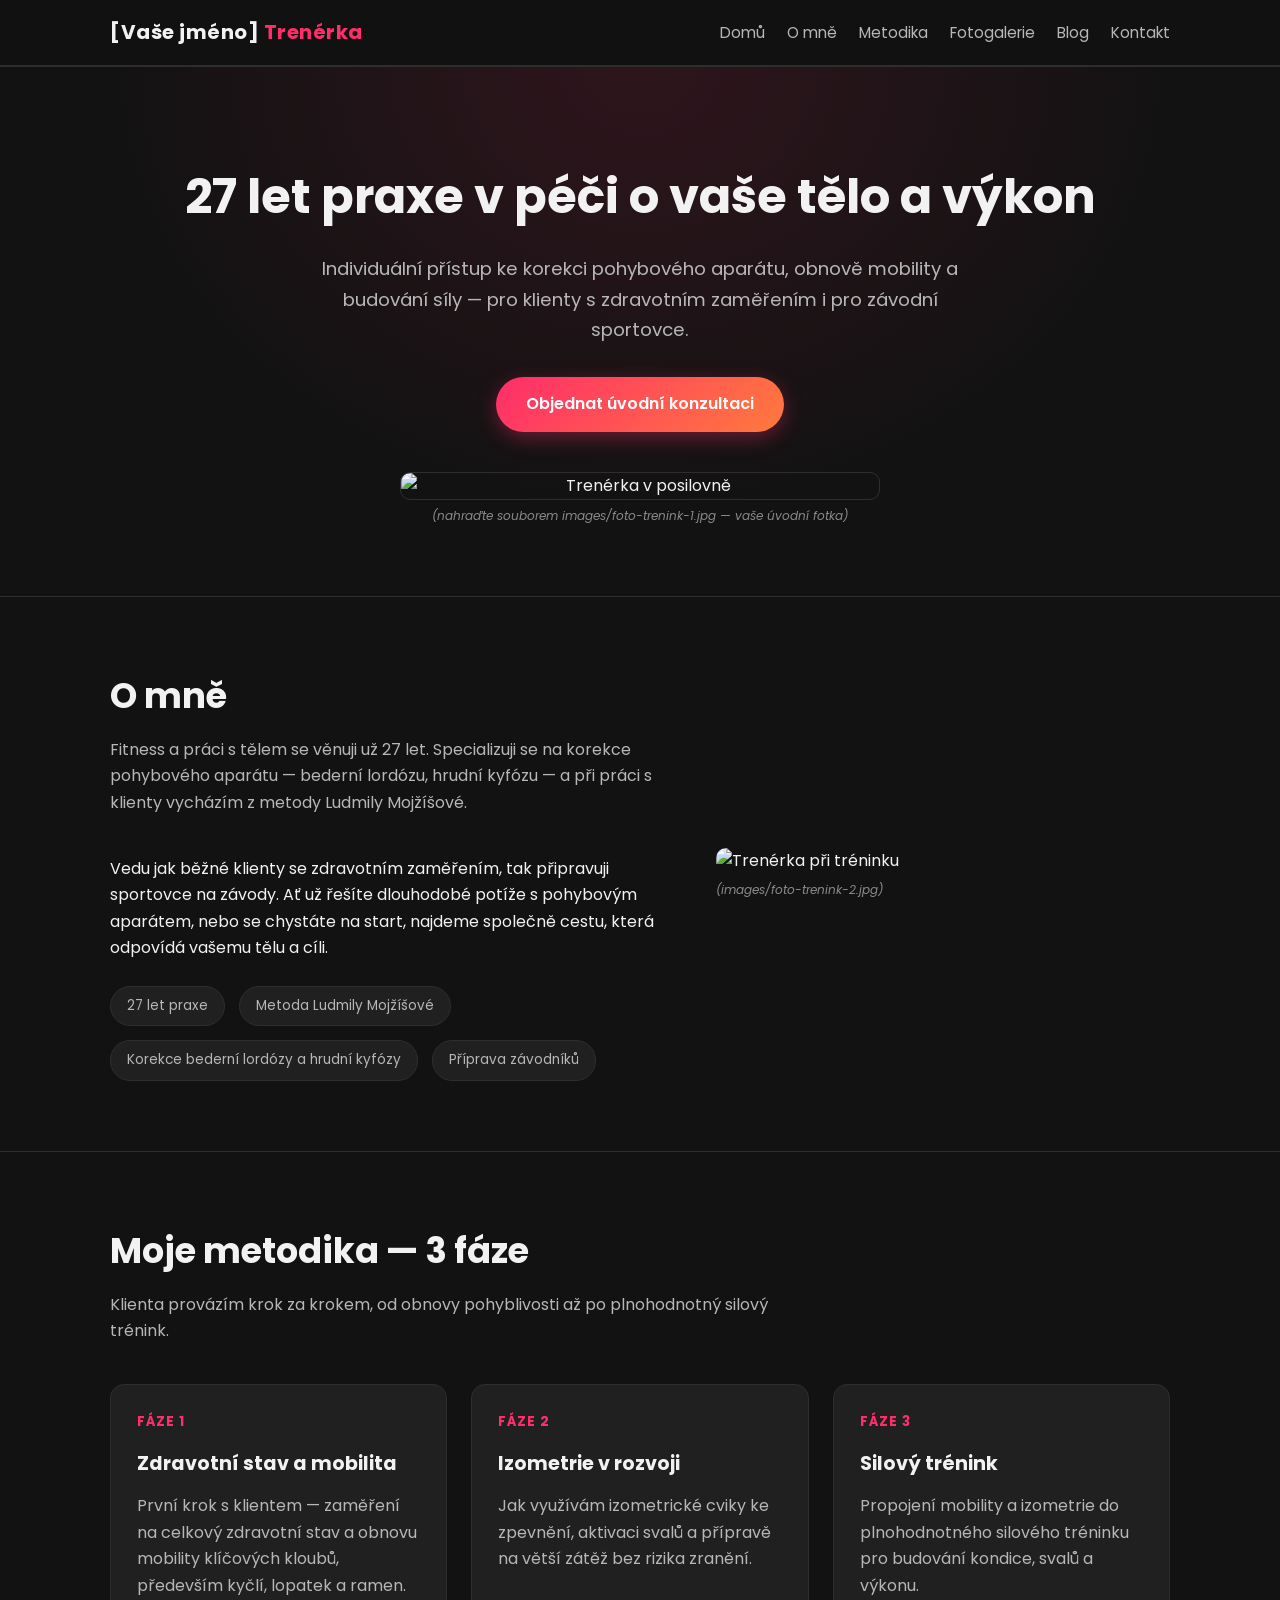
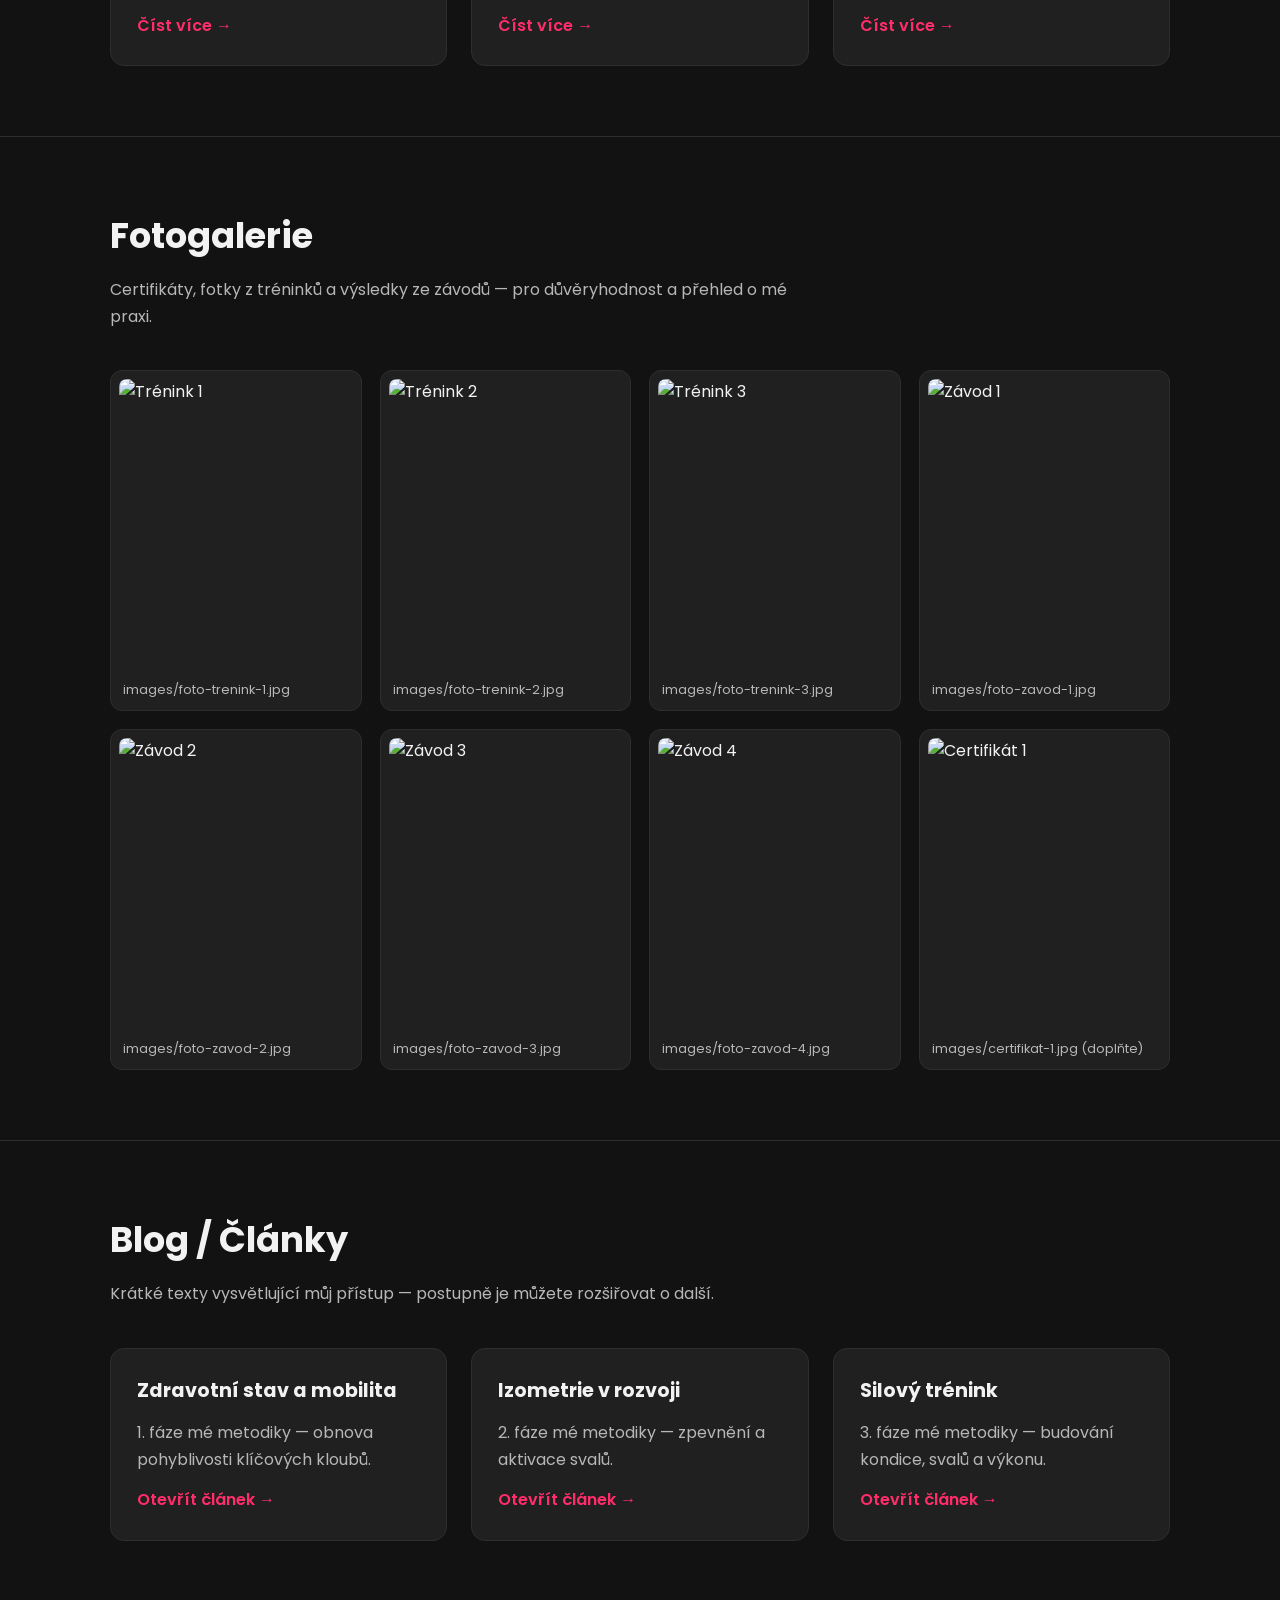
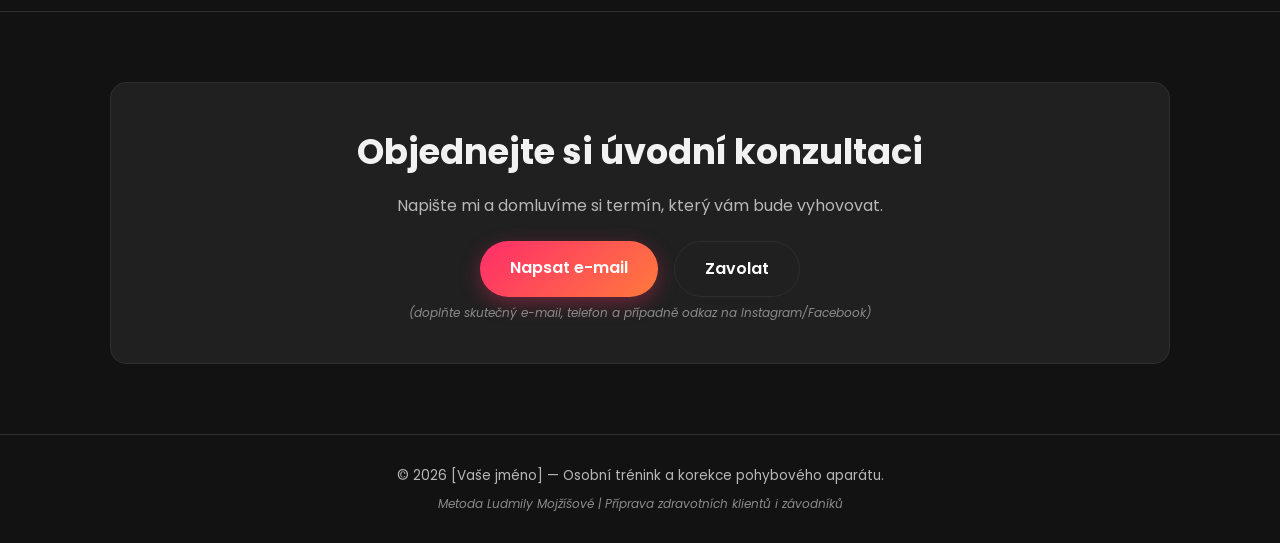
==== index.html @ db9918cc "Přidání webu: úvodní stránka, metodika, články, styly" ====
<!DOCTYPE html>
<html lang="cs">
<head>
<meta charset="UTF-8">
<meta name="viewport" content="width=device-width, initial-scale=1.0">
<title>[Vaše jméno] — Osobní trenérka | Korekce pohybového aparátu</title>
<meta name="description" content="27 let praxe v korekci pohybového aparátu, metoda Ludmily Mojžíšové a příprava sportovců na závody.">
<link rel="preconnect" href="https://fonts.googleapis.com">
<link href="https://fonts.googleapis.com/css2?family=Poppins:wght@400;600;700&display=swap" rel="stylesheet">
<link rel="stylesheet" href="style.css">
</head>
<body>
<header class="site-header">
  <div class="nav">
    <a class="logo" href="index.html">[Vaše jméno] <span>Trenérka</span></a>
    <nav class="nav-links">
      <a href="index.html#hero">Domů</a>
      <a href="index.html#o-mne">O mně</a>
      <a href="index.html#metodika">Metodika</a>
      <a href="index.html#galerie">Fotogalerie</a>
      <a href="index.html#clanky">Blog</a>
      <a href="index.html#kontakt">Kontakt</a>
    </nav>
  </div>
</header>

<section class="hero" id="hero">
  <div class="container">
    <h1>27 let praxe v péči o vaše tělo a výkon</h1>
    <p class="lead">Individuální přístup ke korekci pohybového aparátu, obnově mobility a budování síly — pro klienty s&nbsp;zdravotním zaměřením i pro závodní sportovce.</p>
    <a class="btn" href="#kontakt">Objednat úvodní konzultaci</a>
    <img class="hero-img" src="images/foto-trenink-1.jpg" alt="Trenérka v posilovně">
    <p class="placeholder-note">(nahraďte souborem images/foto-trenink-1.jpg — vaše úvodní fotka)</p>
  </div>
</section>

<section id="o-mne">
  <div class="container two-col">
    <div>
      <h2 class="section-title">O mně</h2>
      <p class="section-sub">Fitness a práci s tělem se věnuji už 27 let. Specializuji se na korekce pohybového aparátu — bederní lordózu, hrudní kyfózu — a při práci s klienty vycházím z metody Ludmily Mojžíšové.</p>
      <p>Vedu jak běžné klienty se zdravotním zaměřením, tak připravuji sportovce na závody. Ať už řešíte dlouhodobé potíže s pohybovým aparátem, nebo se chystáte na start, najdeme společně cestu, která odpovídá vašemu tělu a cíli.</p>
      <div class="badge-row">
        <span class="badge">27 let praxe</span>
        <span class="badge">Metoda Ludmily Mojžíšové</span>
        <span class="badge">Korekce bederní lordózy a hrudní kyfózy</span>
        <span class="badge">Příprava závodníků</span>
      </div>
    </div>
    <div>
      <img src="images/foto-trenink-2.jpg" alt="Trenérka při tréninku">
      <p class="placeholder-note">(images/foto-trenink-2.jpg)</p>
    </div>
  </div>
</section>

<section id="metodika">
  <div class="container">
    <h2 class="section-title">Moje metodika — 3 fáze</h2>
    <p class="section-sub">Klienta provázím krok za krokem, od obnovy pohyblivosti až po plnohodnotný silový trénink.</p>
    <div class="cards">
      <div class="card">
        <span class="step">FÁZE 1</span>
        <h3>Zdravotní stav a mobilita</h3>
        <p>První krok s klientem — zaměření na celkový zdravotní stav a obnovu mobility klíčových kloubů, především kyčlí, lopatek a ramen.</p>
        <a class="read-more" href="clanek-1-mobilita.html">Číst více →</a>
      </div>
      <div class="card">
        <span class="step">FÁZE 2</span>
        <h3>Izometrie v rozvoji</h3>
        <p>Jak využívám izometrické cviky ke zpevnění, aktivaci svalů a přípravě na větší zátěž bez rizika zranění.</p>
        <a class="read-more" href="clanek-2-izometrie.html">Číst více →</a>
      </div>
      <div class="card">
        <span class="step">FÁZE 3</span>
        <h3>Silový trénink</h3>
        <p>Propojení mobility a izometrie do plnohodnotného silového tréninku pro budování kondice, svalů a výkonu.</p>
        <a class="read-more" href="clanek-3-silovy-trenink.html">Číst více →</a>
      </div>
    </div>
  </div>
</section>

<section id="galerie">
  <div class="container">
    <h2 class="section-title">Fotogalerie</h2>
    <p class="section-sub">Certifikáty, fotky z tréninků a výsledky ze závodů — pro důvěryhodnost a přehled o mé praxi.</p>
    <div class="gallery-grid">
      <figure><img src="images/foto-trenink-1.jpg" alt="Trénink 1"><figcaption>images/foto-trenink-1.jpg</figcaption></figure>
      <figure><img src="images/foto-trenink-2.jpg" alt="Trénink 2"><figcaption>images/foto-trenink-2.jpg</figcaption></figure>
      <figure><img src="images/foto-trenink-3.jpg" alt="Trénink 3"><figcaption>images/foto-trenink-3.jpg</figcaption></figure>
      <figure><img src="images/foto-zavod-1.jpg" alt="Závod 1"><figcaption>images/foto-zavod-1.jpg</figcaption></figure>
      <figure><img src="images/foto-zavod-2.jpg" alt="Závod 2"><figcaption>images/foto-zavod-2.jpg</figcaption></figure>
      <figure><img src="images/foto-zavod-3.jpg" alt="Závod 3"><figcaption>images/foto-zavod-3.jpg</figcaption></figure>
      <figure><img src="images/foto-zavod-4.jpg" alt="Závod 4"><figcaption>images/foto-zavod-4.jpg</figcaption></figure>
      <figure><img src="images/certifikat-1.jpg" alt="Certifikát 1"><figcaption>images/certifikat-1.jpg (doplňte)</figcaption></figure>
    </div>
  </div>
</section>

<section id="clanky">
  <div class="container">
    <h2 class="section-title">Blog / Články</h2>
    <p class="section-sub">Krátké texty vysvětlující můj přístup — postupně je můžete rozšiřovat o další.</p>
    <div class="cards">
      <div class="card">
        <h3>Zdravotní stav a mobilita</h3>
        <p>1. fáze mé metodiky — obnova pohyblivosti klíčových kloubů.</p>
        <a class="read-more" href="clanek-1-mobilita.html">Otevřít článek →</a>
      </div>
      <div class="card">
        <h3>Izometrie v rozvoji</h3>
        <p>2. fáze mé metodiky — zpevnění a aktivace svalů.</p>
        <a class="read-more" href="clanek-2-izometrie.html">Otevřít článek →</a>
      </div>
      <div class="card">
        <h3>Silový trénink</h3>
        <p>3. fáze mé metodiky — budování kondice, svalů a výkonu.</p>
        <a class="read-more" href="clanek-3-silovy-trenink.html">Otevřít článek →</a>
      </div>
    </div>
  </div>
</section>

<section id="kontakt">
  <div class="container">
    <div class="contact-box">
      <h2 class="section-title">Objednejte si úvodní konzultaci</h2>
      <p class="section-sub" style="margin: 0 auto;">Napište mi a domluvíme si termín, který vám bude vyhovovat.</p>
      <div class="contact-links">
        <a class="btn" href="mailto:[váš-email@example.com]">Napsat e-mail</a>
        <a class="btn" style="background: var(--card); border: 1px solid var(--border); box-shadow:none;" href="tel:[+420000000000]">Zavolat</a>
      </div>
      <p class="placeholder-note">(doplňte skutečný e-mail, telefon a případně odkaz na Instagram/Facebook)</p>
    </div>
  </div>
</section>

<footer>
  <div class="container">
    <p>&copy; 2026 [Vaše jméno] — Osobní trénink a korekce pohybového aparátu.</p>
    <p class="placeholder-note">Metoda Ludmily Mojžíšové | Příprava zdravotních klientů i závodníků</p>
  </div>
</footer>
</body>
</html>
---- style.css ----
:root {
  --bg: #121212;
  --bg-alt: #1b1b1b;
  --card: #202020;
  --accent: #ff2d6a;
  --accent-2: #ff7a3d;
  --text: #f2f2f2;
  --muted: #b7b7b7;
  --border: #2e2e2e;
}
* { box-sizing: border-box; margin: 0; padding: 0; }
html { scroll-behavior: smooth; }
body {
  background: var(--bg);
  color: var(--text);
  font-family: 'Poppins', Arial, sans-serif;
  line-height: 1.65;
}
a { color: inherit; text-decoration: none; }
img { max-width: 100%; display: block; border-radius: 10px; }
.container { max-width: 1100px; margin: 0 auto; padding: 0 20px; }

header.site-header {
  position: sticky; top: 0; z-index: 50;
  background: rgba(18,18,18,0.92);
  backdrop-filter: blur(6px);
  border-bottom: 1px solid var(--border);
}
.nav {
  display: flex; align-items: center; justify-content: space-between;
  padding: 16px 20px; max-width: 1100px; margin: 0 auto;
}
.logo { font-weight: 700; font-size: 1.25rem; letter-spacing: 0.5px; }
.logo span { color: var(--accent); }
.nav-links { display: flex; gap: 22px; flex-wrap: wrap; }
.nav-links a { font-size: 0.95rem; color: var(--muted); transition: color .2s; }
.nav-links a:hover { color: var(--accent); }

.btn {
  display: inline-block;
  padding: 14px 30px;
  background: linear-gradient(135deg, var(--accent), var(--accent-2));
  color: #fff; font-weight: 600; border-radius: 30px;
  box-shadow: 0 6px 20px rgba(255,45,106,0.35);
  transition: transform .15s ease;
}
.btn:hover { transform: translateY(-2px); }

.hero {
  padding: 90px 0 70px;
  text-align: center;
  background: radial-gradient(ellipse at top, rgba(255,45,106,0.12), transparent 60%);
}
.hero h1 { font-size: clamp(2rem, 4vw, 3rem); margin-bottom: 18px; }
.hero p.lead { color: var(--muted); font-size: 1.15rem; max-width: 640px; margin: 0 auto 32px; }
.hero-img {
  margin: 40px auto 0; max-width: 480px;
  border: 1px solid var(--border);
}

section { padding: 70px 0; border-top: 1px solid var(--border); }
h2.section-title { font-size: clamp(1.6rem, 3vw, 2.2rem); margin-bottom: 12px; }
p.section-sub { color: var(--muted); margin-bottom: 40px; max-width: 720px; }

.two-col { display: grid; grid-template-columns: 1.1fr 0.9fr; gap: 50px; align-items: center; }
@media (max-width: 800px) { .two-col { grid-template-columns: 1fr; } }

.badge-row { display: flex; gap: 14px; flex-wrap: wrap; margin-top: 24px; }
.badge {
  background: var(--card); border: 1px solid var(--border);
  padding: 8px 16px; border-radius: 20px; font-size: 0.85rem; color: var(--muted);
}

.gallery-grid {
  display: grid; grid-template-columns: repeat(auto-fit, minmax(220px, 1fr));
  gap: 18px;
}
.gallery-grid figure {
  background: var(--card); border: 1px solid var(--border);
  border-radius: 12px; overflow: hidden; padding: 8px;
}
.gallery-grid img { border-radius: 8px; aspect-ratio: 4/5; object-fit: cover; }
.gallery-grid figcaption { font-size: 0.8rem; color: var(--muted); padding: 8px 4px 2px; }

.cards { display: grid; grid-template-columns: repeat(auto-fit, minmax(260px, 1fr)); gap: 24px; }
.card {
  background: var(--card); border: 1px solid var(--border);
  border-radius: 14px; padding: 26px;
  display: flex; flex-direction: column; gap: 14px;
}
.card .step { color: var(--accent); font-weight: 700; font-size: 0.85rem; letter-spacing: 1px; }
.card h3 { font-size: 1.2rem; }
.card p { color: var(--muted); flex-grow: 1; }
.card a.read-more { color: var(--accent); font-weight: 600; }

.contact-box {
  background: var(--card); border: 1px solid var(--border);
  border-radius: 16px; padding: 40px; text-align: center;
}
.contact-box .contact-links { margin-top: 22px; display: flex; gap: 16px; justify-content: center; flex-wrap: wrap; }

footer {
  border-top: 1px solid var(--border);
  padding: 30px 0; text-align: center; color: var(--muted); font-size: 0.85rem;
}

.placeholder-note {
  font-size: 0.75rem; color: #8a8a8a; margin-top: 6px; font-style: italic;
}

.article-header { text-align: center; padding: 60px 0 20px; }
.article-header .step { color: var(--accent); font-weight: 700; letter-spacing: 1px; }
article.content { max-width: 760px; margin: 0 auto; padding: 20px 20px 70px; }
article.content h2 { margin: 34px 0 14px; font-size: 1.5rem; }
article.content p { color: var(--muted); margin-bottom: 16px; }
.back-link { display: inline-block; margin: 30px auto 0; text-align:center; color: var(--accent); font-weight: 600; }
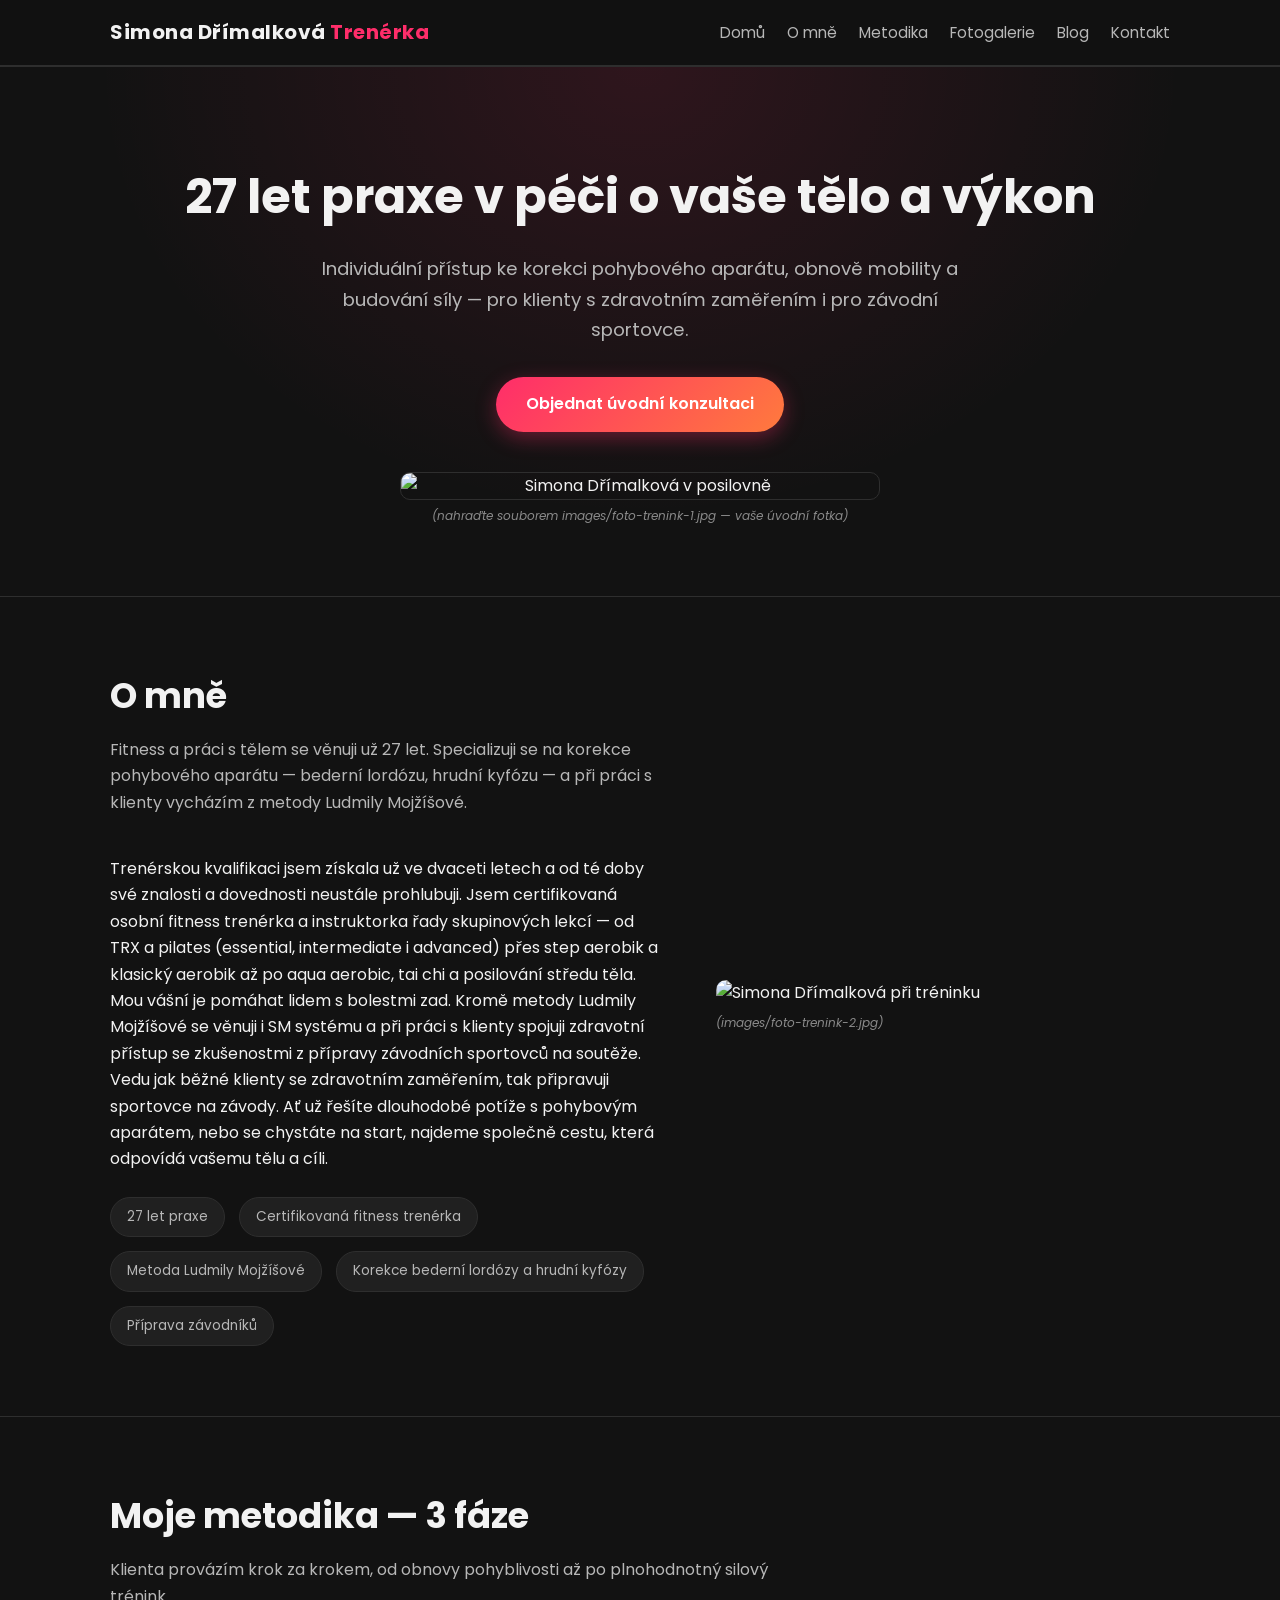
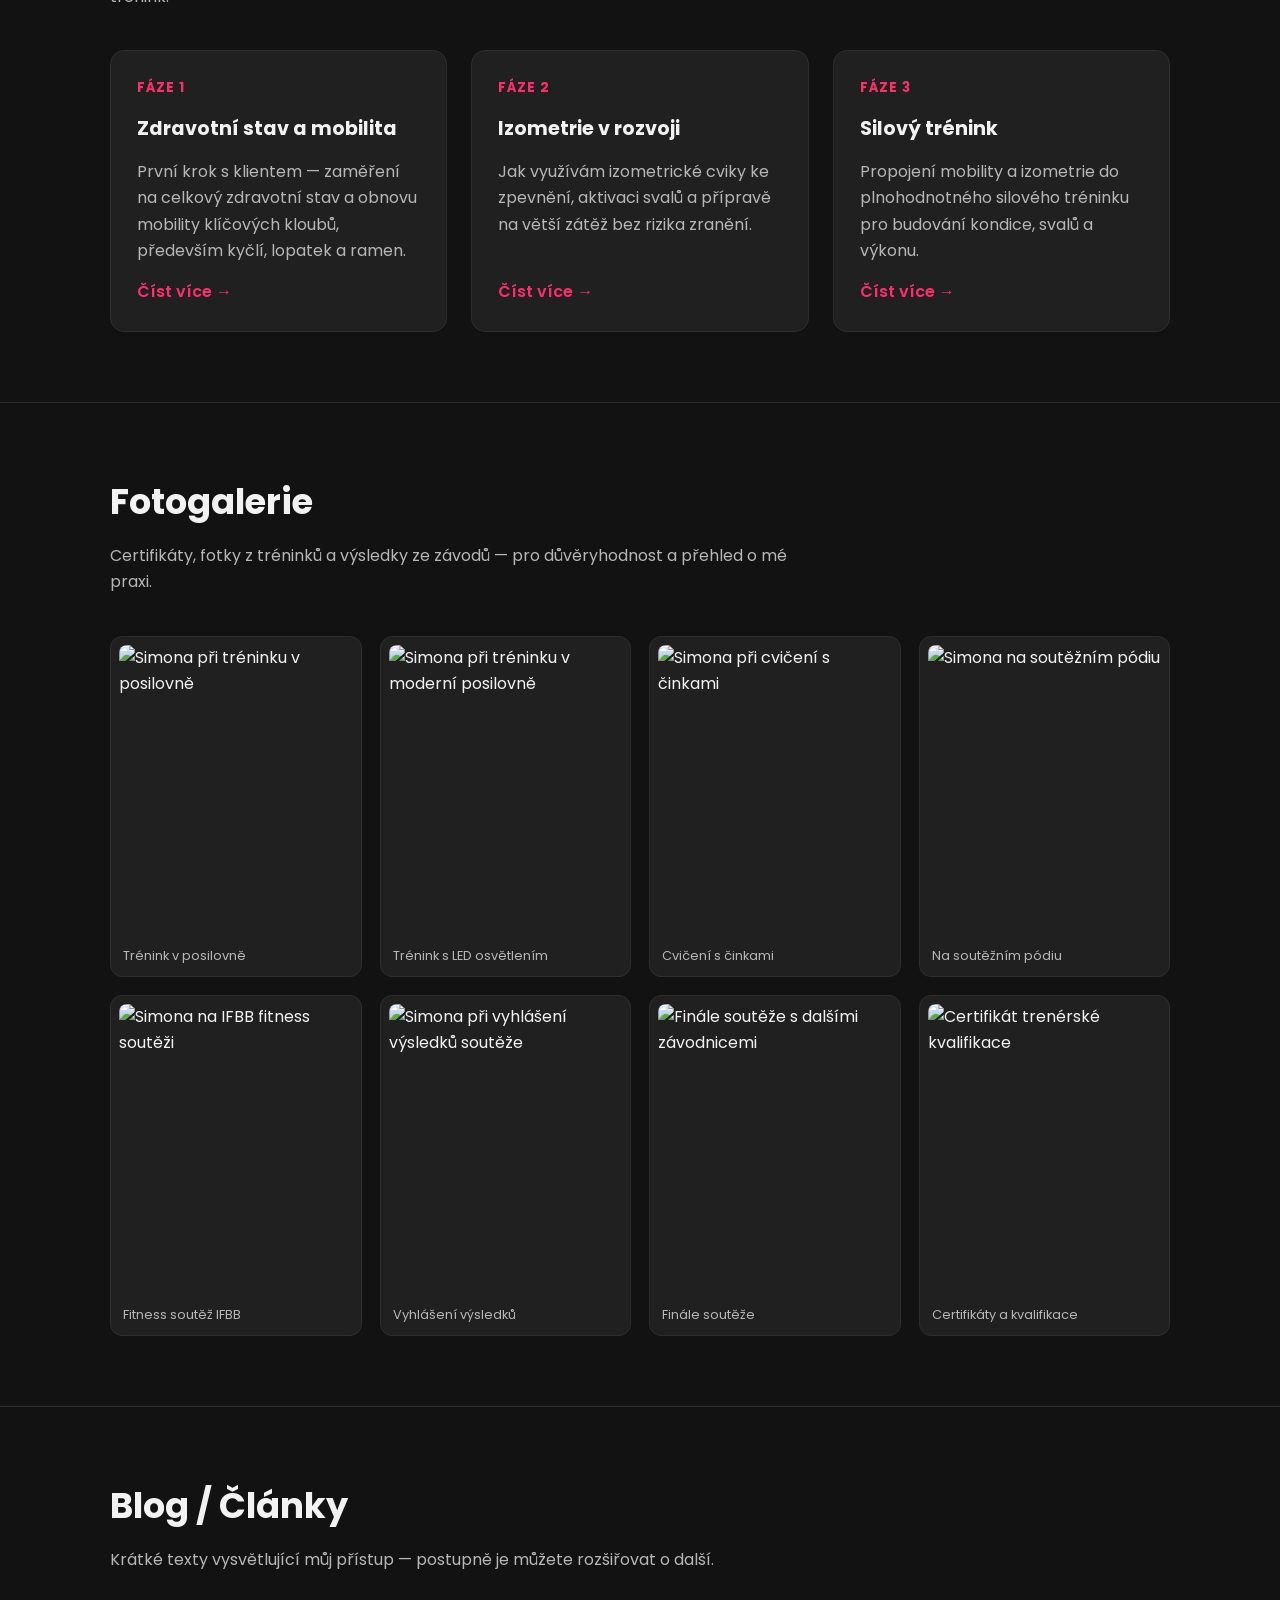
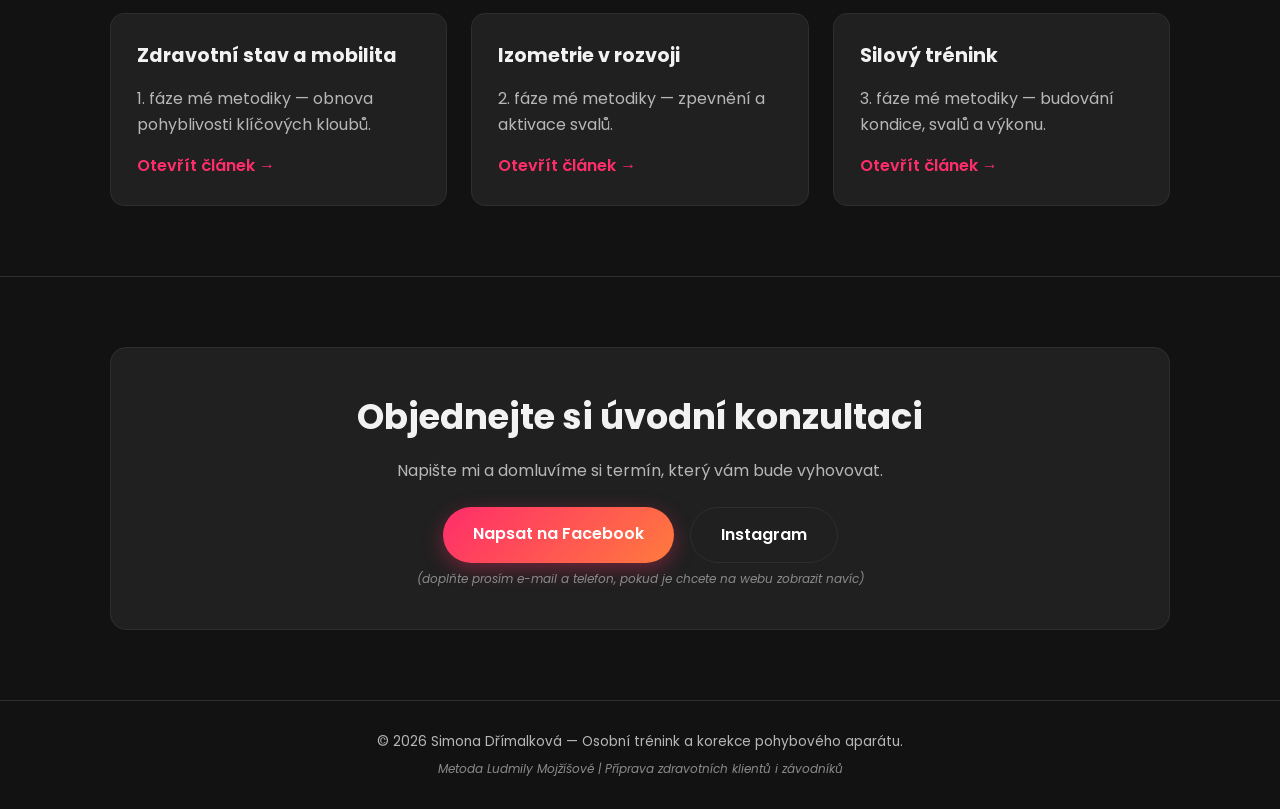
==== commit 85bc8753: "Doplnění reálného obsahu: jméno, bio, kontakty (Simona Dřímalková)" ====
--- a/index.html
+++ b/index.html
@@ -3,8 +3,8 @@
 <head>
 <meta charset="UTF-8">
 <meta name="viewport" content="width=device-width, initial-scale=1.0">
-<title>[Vaše jméno] — Osobní trenérka | Korekce pohybového aparátu</title>
-<meta name="description" content="27 let praxe v korekci pohybového aparátu, metoda Ludmily Mojžíšové a příprava sportovců na závody.">
+<title>Simona Dřímalková — Osobní trenérka | Korekce pohybového aparátu</title>
+<meta name="description" content="27 let praxe v korekci pohybového aparátu, metoda Ludmily Mojžíšové a příprava sportovců na závody. Osobní fitness trenérka Simona Dřímalková.">
 <link rel="preconnect" href="https://fonts.googleapis.com">
 <link href="https://fonts.googleapis.com/css2?family=Poppins:wght@400;600;700&display=swap" rel="stylesheet">
 <link rel="stylesheet" href="style.css">
@@ -12,7 +12,7 @@
 <body>
 <header class="site-header">
   <div class="nav">
-    <a class="logo" href="index.html">[Vaše jméno] <span>Trenérka</span></a>
+    <a class="logo" href="index.html">Simona Dřímalková <span>Trenérka</span></a>
     <nav class="nav-links">
       <a href="index.html#hero">Domů</a>
       <a href="index.html#o-mne">O mně</a>
@@ -29,7 +29,7 @@
     <h1>27 let praxe v péči o vaše tělo a výkon</h1>
     <p class="lead">Individuální přístup ke korekci pohybového aparátu, obnově mobility a budování síly — pro klienty s&nbsp;zdravotním zaměřením i pro závodní sportovce.</p>
     <a class="btn" href="#kontakt">Objednat úvodní konzultaci</a>
-    <img class="hero-img" src="images/foto-trenink-1.jpg" alt="Trenérka v posilovně">
+    <img class="hero-img" src="images/foto-trenink-1.jpg" alt="Simona Dřímalková v posilovně">
     <p class="placeholder-note">(nahraďte souborem images/foto-trenink-1.jpg — vaše úvodní fotka)</p>
   </div>
 </section>
@@ -39,16 +39,19 @@
     <div>
       <h2 class="section-title">O mně</h2>
       <p class="section-sub">Fitness a práci s tělem se věnuji už 27 let. Specializuji se na korekce pohybového aparátu — bederní lordózu, hrudní kyfózu — a při práci s klienty vycházím z metody Ludmily Mojžíšové.</p>
+      <p>Trenérskou kvalifikaci jsem získala už ve dvaceti letech a od té doby své znalosti a dovednosti neustále prohlubuji. Jsem certifikovaná osobní fitness trenérka a instruktorka řady skupinových lekcí — od TRX a pilates (essential, intermediate i advanced) přes step aerobik a klasický aerobik až po aqua aerobic, tai chi a posilování středu těla.</p>
+      <p>Mou vášní je pomáhat lidem s bolestmi zad. Kromě metody Ludmily Mojžíšové se věnuji i SM systému a při práci s klienty spojuji zdravotní přístup se zkušenostmi z přípravy závodních sportovců na soutěže.</p>
       <p>Vedu jak běžné klienty se zdravotním zaměřením, tak připravuji sportovce na závody. Ať už řešíte dlouhodobé potíže s pohybovým aparátem, nebo se chystáte na start, najdeme společně cestu, která odpovídá vašemu tělu a cíli.</p>
       <div class="badge-row">
         <span class="badge">27 let praxe</span>
+        <span class="badge">Certifikovaná fitness trenérka</span>
         <span class="badge">Metoda Ludmily Mojžíšové</span>
         <span class="badge">Korekce bederní lordózy a hrudní kyfózy</span>
         <span class="badge">Příprava závodníků</span>
       </div>
     </div>
     <div>
-      <img src="images/foto-trenink-2.jpg" alt="Trenérka při tréninku">
+      <img src="images/foto-trenink-2.jpg" alt="Simona Dřímalková při tréninku">
       <p class="placeholder-note">(images/foto-trenink-2.jpg)</p>
     </div>
   </div>
@@ -85,15 +88,24 @@
   <div class="container">
     <h2 class="section-title">Fotogalerie</h2>
     <p class="section-sub">Certifikáty, fotky z tréninků a výsledky ze závodů — pro důvěryhodnost a přehled o mé praxi.</p>
+    <!-- Nahrajte do složky /images tyto soubory:
+         foto-trenink-1.jpg – fotka z posilovny (např. selfie v červeném osvětlení)
+         foto-trenink-2.jpg – pozice v moderní posilovně s LED osvětlením
+         foto-trenink-3.jpg – cvičení s činkami, neonové osvětlení studia
+         foto-zavod-1.jpg  – pódium, startovní číslo 27
+         foto-zavod-2.jpg  – IFBB soutěž, modré plavky
+         foto-zavod-3.jpg  – stříbrné plavky, sponzorská loga v pozadí
+         foto-zavod-4.jpg  – pět soutěžících na pódiu
+         certifikat-1.jpg – fotografie certifikátu (doplnit) -->
     <div class="gallery-grid">
-      <figure><img src="images/foto-trenink-1.jpg" alt="Trénink 1"><figcaption>images/foto-trenink-1.jpg</figcaption></figure>
-      <figure><img src="images/foto-trenink-2.jpg" alt="Trénink 2"><figcaption>images/foto-trenink-2.jpg</figcaption></figure>
-      <figure><img src="images/foto-trenink-3.jpg" alt="Trénink 3"><figcaption>images/foto-trenink-3.jpg</figcaption></figure>
-      <figure><img src="images/foto-zavod-1.jpg" alt="Závod 1"><figcaption>images/foto-zavod-1.jpg</figcaption></figure>
-      <figure><img src="images/foto-zavod-2.jpg" alt="Závod 2"><figcaption>images/foto-zavod-2.jpg</figcaption></figure>
-      <figure><img src="images/foto-zavod-3.jpg" alt="Závod 3"><figcaption>images/foto-zavod-3.jpg</figcaption></figure>
-      <figure><img src="images/foto-zavod-4.jpg" alt="Závod 4"><figcaption>images/foto-zavod-4.jpg</figcaption></figure>
-      <figure><img src="images/certifikat-1.jpg" alt="Certifikát 1"><figcaption>images/certifikat-1.jpg (doplňte)</figcaption></figure>
+      <figure><img src="images/foto-trenink-1.jpg" alt="Simona při tréninku v posilovně"><figcaption>Trénink v posilovně</figcaption></figure>
+      <figure><img src="images/foto-trenink-2.jpg" alt="Simona při tréninku v moderní posilovně"><figcaption>Trénink s LED osvětlením</figcaption></figure>
+      <figure><img src="images/foto-trenink-3.jpg" alt="Simona při cvičení s činkami"><figcaption>Cvičení s činkami</figcaption></figure>
+      <figure><img src="images/foto-zavod-1.jpg" alt="Simona na soutěžním pódiu"><figcaption>Na soutěžním pódiu</figcaption></figure>
+      <figure><img src="images/foto-zavod-2.jpg" alt="Simona na IFBB fitness soutěži"><figcaption>Fitness soutěž IFBB</figcaption></figure>
+      <figure><img src="images/foto-zavod-3.jpg" alt="Simona při vyhlášení výsledků soutěže"><figcaption>Vyhlášení výsledků</figcaption></figure>
+      <figure><img src="images/foto-zavod-4.jpg" alt="Finále soutěže s dalšími závodnicemi"><figcaption>Finále soutěže</figcaption></figure>
+      <figure><img src="images/certifikat-1.jpg" alt="Certifikát trenérské kvalifikace"><figcaption>Certifikáty a kvalifikace</figcaption></figure>
     </div>
   </div>
 </section>
@@ -128,17 +140,17 @@
       <h2 class="section-title">Objednejte si úvodní konzultaci</h2>
       <p class="section-sub" style="margin: 0 auto;">Napište mi a domluvíme si termín, který vám bude vyhovovat.</p>
       <div class="contact-links">
-        <a class="btn" href="mailto:[váš-email@example.com]">Napsat e-mail</a>
-        <a class="btn" style="background: var(--card); border: 1px solid var(--border); box-shadow:none;" href="tel:[+420000000000]">Zavolat</a>
+        <a class="btn" href="https://www.facebook.com/p/Simona-Dřímalková-100039970189695/" target="_blank" rel="noopener">Napsat na Facebook</a>
+        <a class="btn" style="background: var(--card); border: 1px solid var(--border); box-shadow:none;" href="https://www.instagram.com/simona.drimalkova_trener/" target="_blank" rel="noopener">Instagram</a>
       </div>
-      <p class="placeholder-note">(doplňte skutečný e-mail, telefon a případně odkaz na Instagram/Facebook)</p>
+      <p class="placeholder-note">(doplňte prosím e-mail a telefon, pokud je chcete na webu zobrazit navíc)</p>
     </div>
   </div>
 </section>
 
 <footer>
   <div class="container">
-    <p>&copy; 2026 [Vaše jméno] — Osobní trénink a korekce pohybového aparátu.</p>
+    <p>&copy; 2026 Simona Dřímalková — Osobní trénink a korekce pohybového aparátu.</p>
     <p class="placeholder-note">Metoda Ludmily Mojžíšové | Příprava zdravotních klientů i závodníků</p>
   </div>
 </footer>
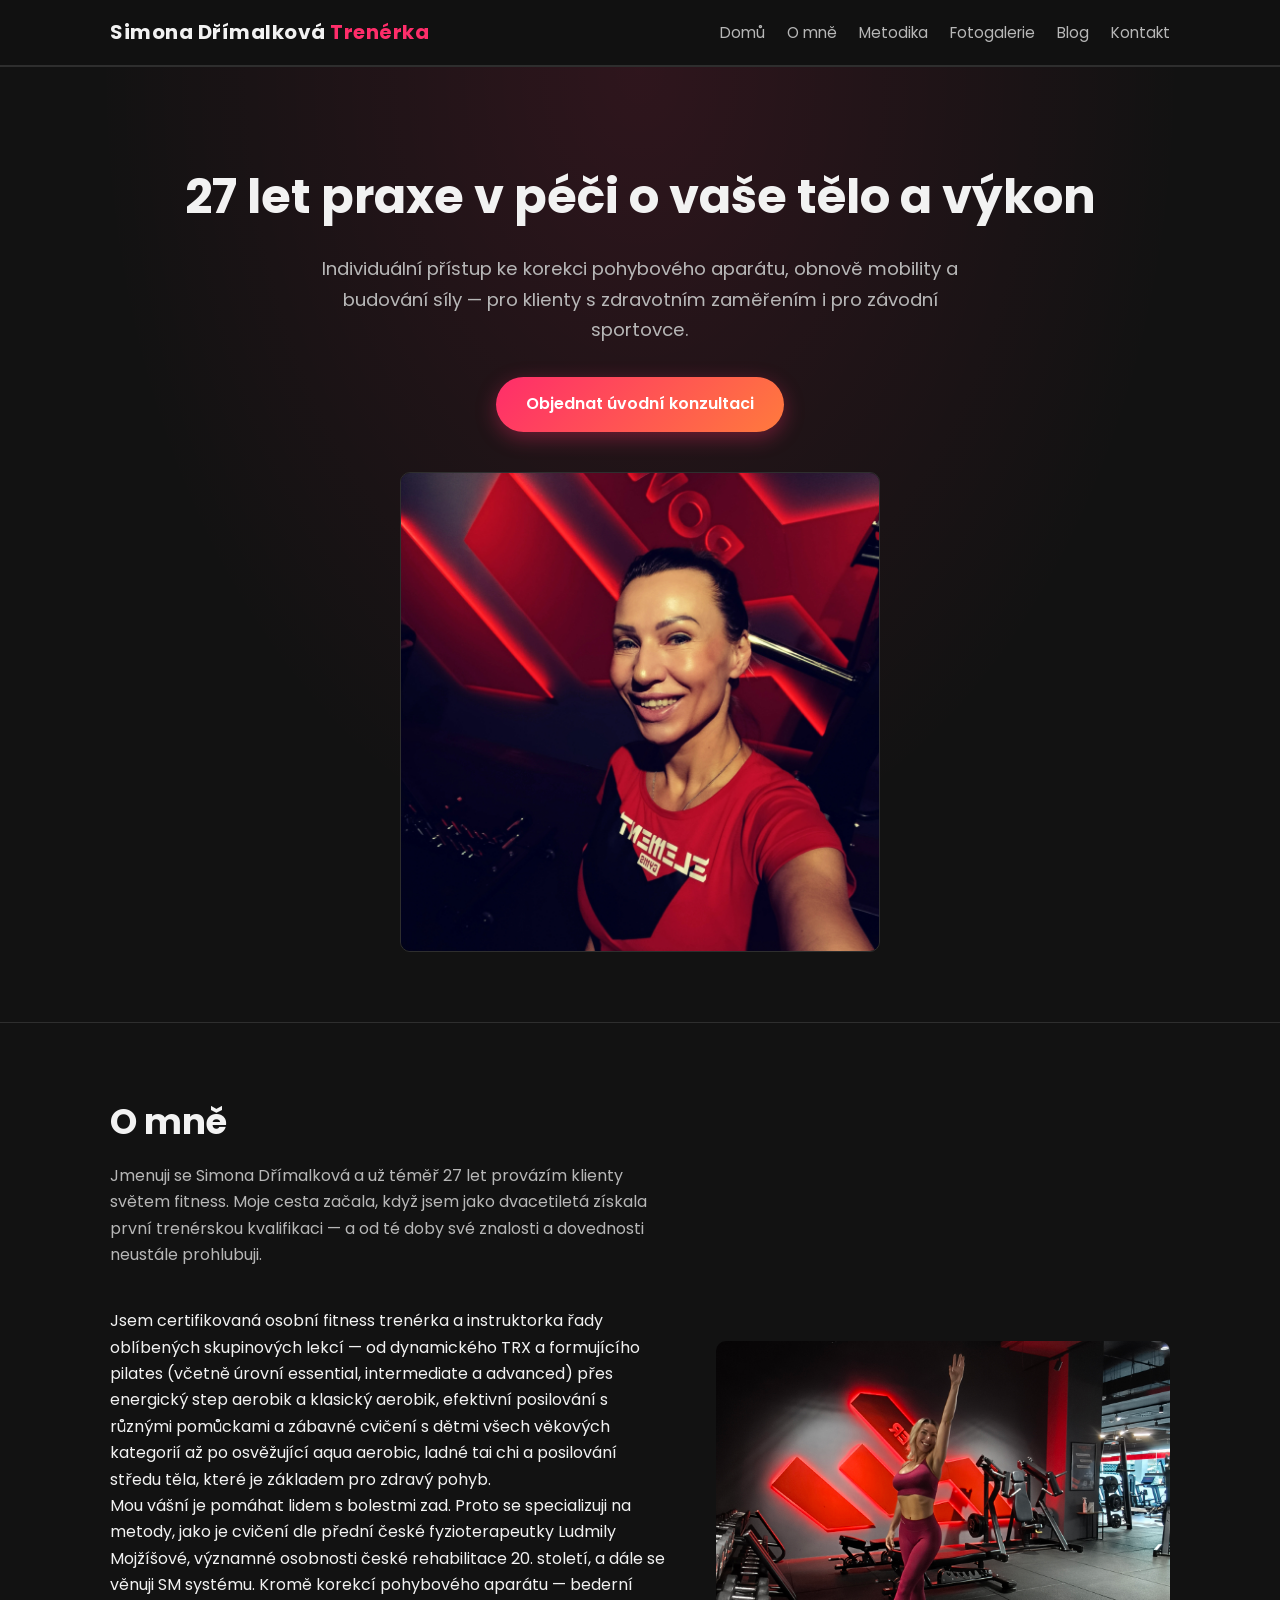
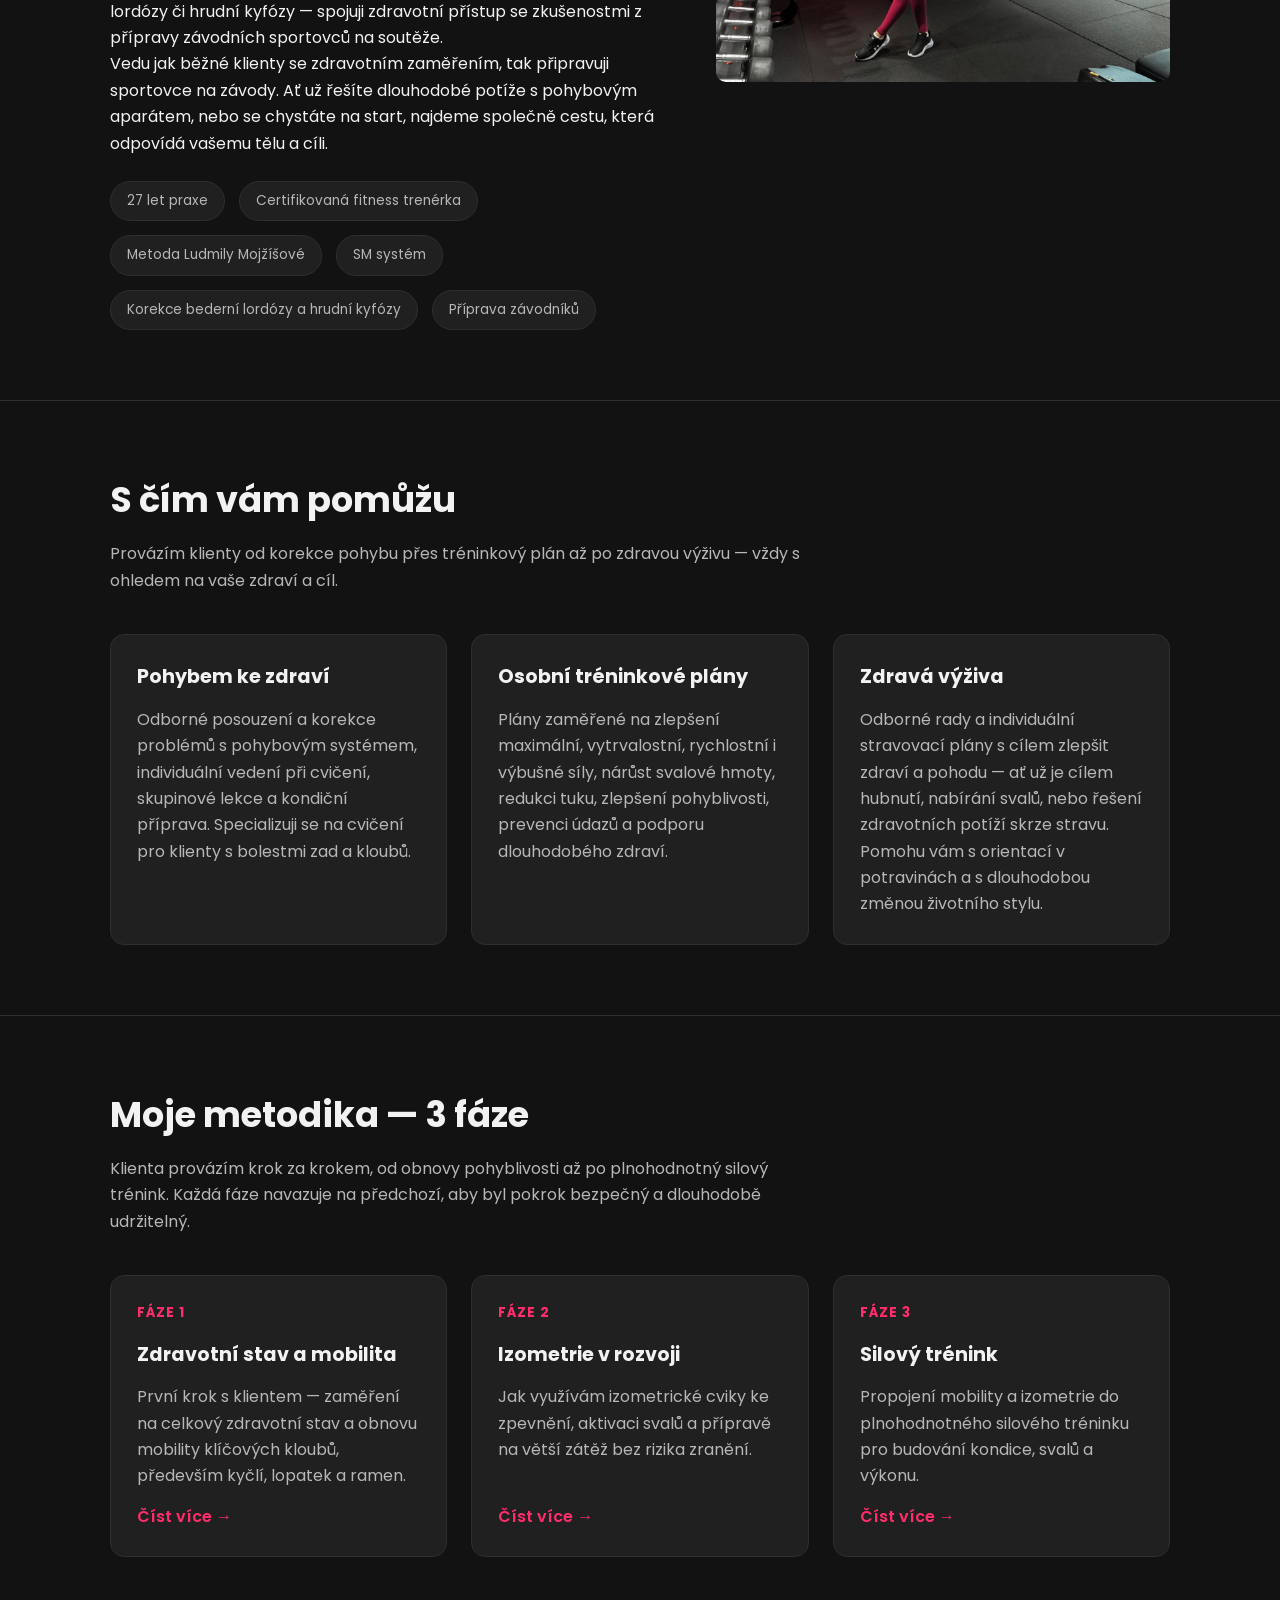
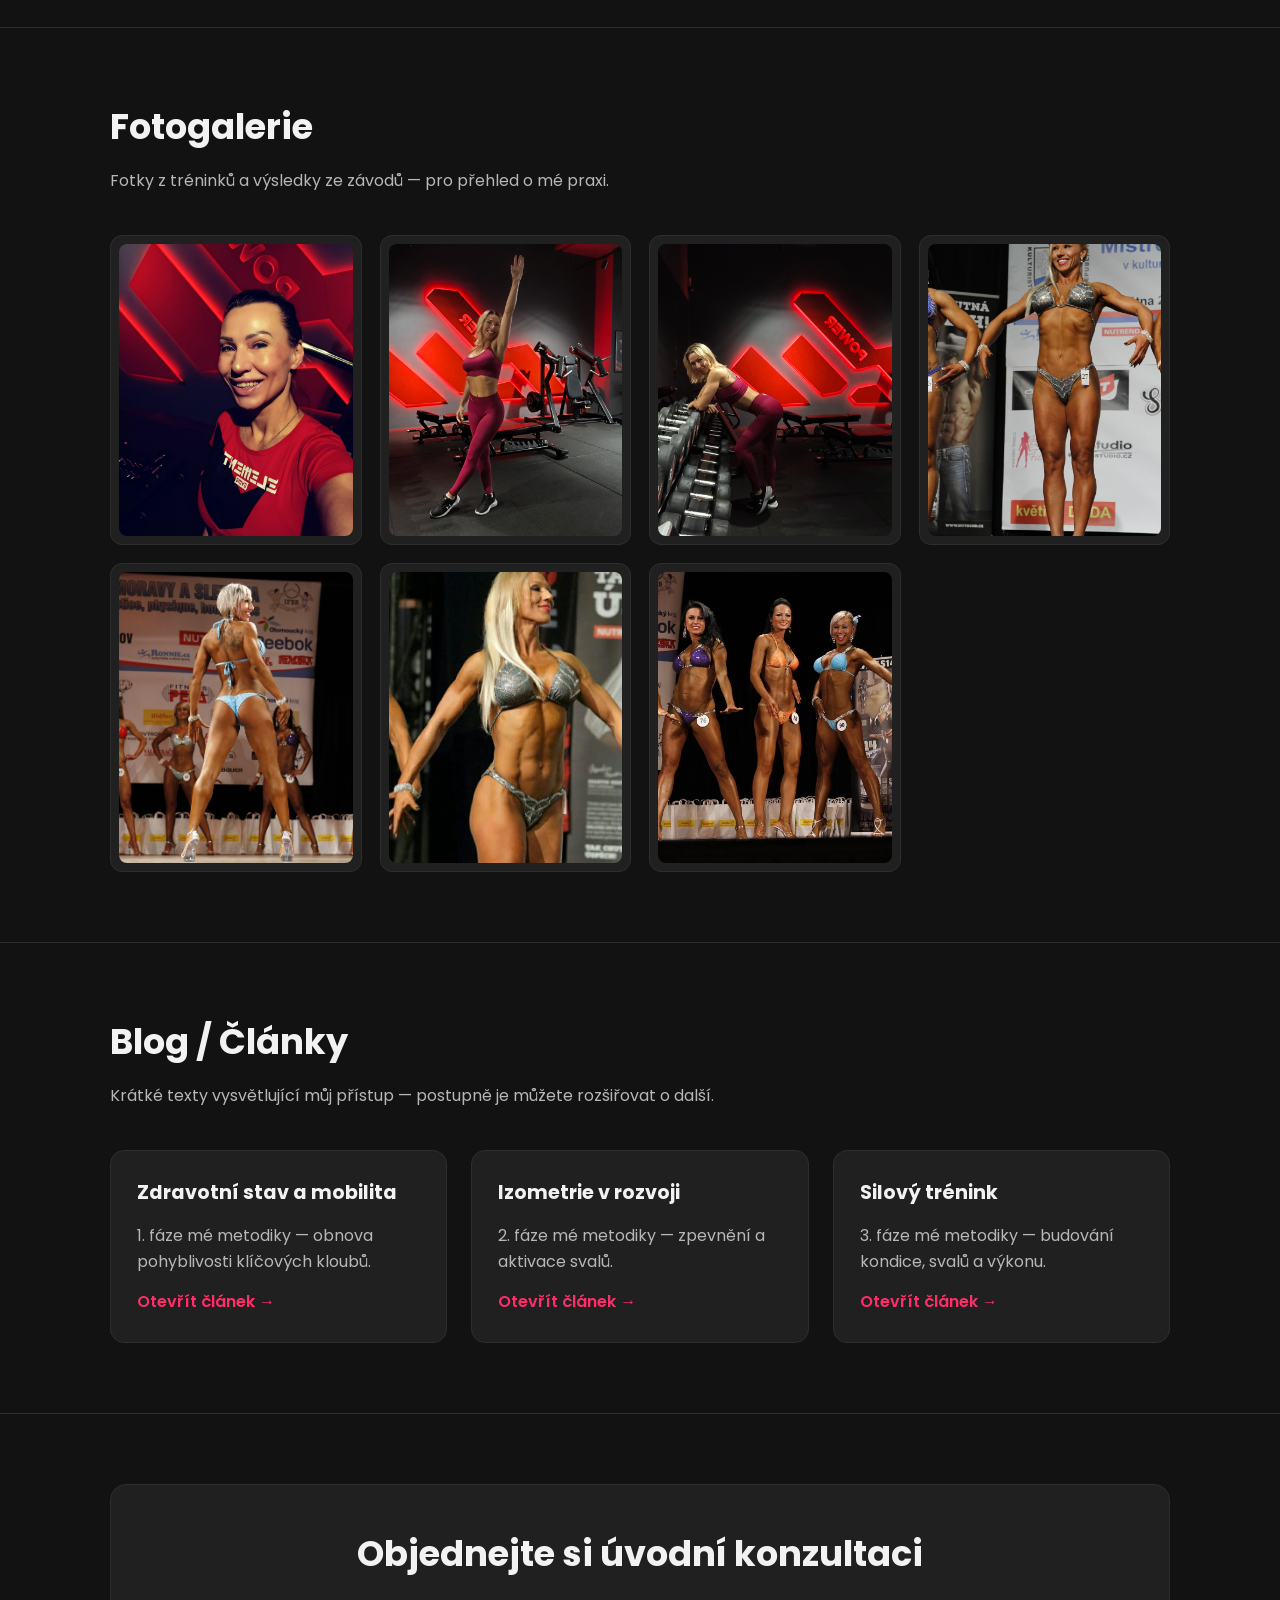
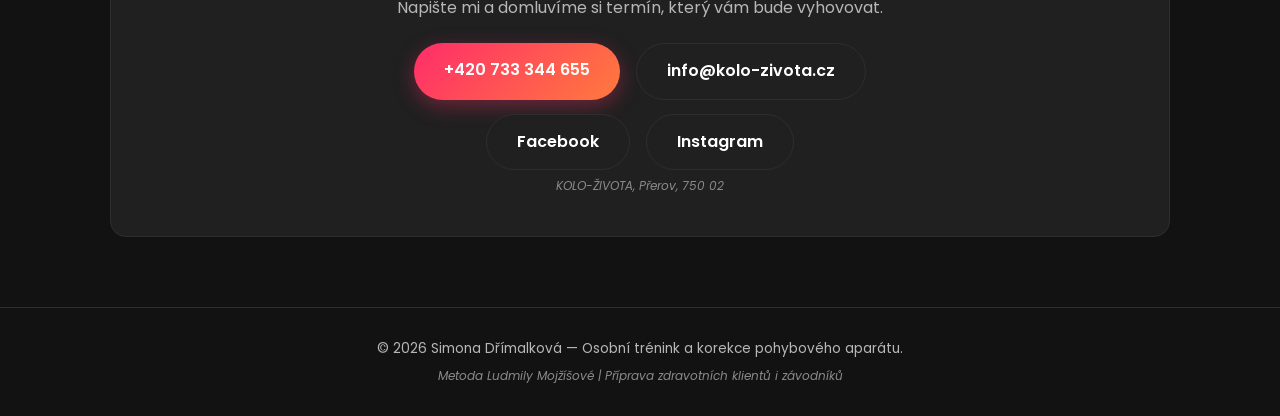
==== commit 6eadfce5: "Úprava obsahu: odstranění popisků a certifikátu, rozšíření textů (O mně, služby, fáze 1) dle původní" ====
--- a/index.html
+++ b/index.html
@@ -30,7 +30,6 @@
     <p class="lead">Individuální přístup ke korekci pohybového aparátu, obnově mobility a budování síly — pro klienty s&nbsp;zdravotním zaměřením i pro závodní sportovce.</p>
     <a class="btn" href="#kontakt">Objednat úvodní konzultaci</a>
     <img class="hero-img" src="images/foto-trenink-1.jpg" alt="Simona Dřímalková v posilovně">
-    <p class="placeholder-note">(nahraďte souborem images/foto-trenink-1.jpg — vaše úvodní fotka)</p>
   </div>
 </section>
 
@@ -38,21 +37,42 @@
   <div class="container two-col">
     <div>
       <h2 class="section-title">O mně</h2>
-      <p class="section-sub">Fitness a práci s tělem se věnuji už 27 let. Specializuji se na korekce pohybového aparátu — bederní lordózu, hrudní kyfózu — a při práci s klienty vycházím z metody Ludmily Mojžíšové.</p>
-      <p>Trenérskou kvalifikaci jsem získala už ve dvaceti letech a od té doby své znalosti a dovednosti neustále prohlubuji. Jsem certifikovaná osobní fitness trenérka a instruktorka řady skupinových lekcí — od TRX a pilates (essential, intermediate i advanced) přes step aerobik a klasický aerobik až po aqua aerobic, tai chi a posilování středu těla.</p>
-      <p>Mou vášní je pomáhat lidem s bolestmi zad. Kromě metody Ludmily Mojžíšové se věnuji i SM systému a při práci s klienty spojuji zdravotní přístup se zkušenostmi z přípravy závodních sportovců na soutěže.</p>
+      <p class="section-sub">Jmenuji se Simona Dřímalková a už téměř 27 let provázím klienty světem fitness. Moje cesta začala, když jsem jako dvacetiletá získala první trenérskou kvalifikaci — a od té doby své znalosti a dovednosti neustále prohlubuji.</p>
+      <p>Jsem certifikovaná osobní fitness trenérka a instruktorka řady oblíbených skupinových lekcí — od dynamického TRX a formujícího pilates (včetně úrovní essential, intermediate a advanced) přes energický step aerobik a klasický aerobik, efektivní posilování s různými pomůckami a zábavné cvičení s dětmi všech věkových kategorií až po osvěžující aqua aerobic, ladné tai chi a posilování středu těla, které je základem pro zdravý pohyb.</p>
+      <p>Mou vášní je pomáhat lidem s bolestmi zad. Proto se specializuji na metody, jako je cvičení dle přední české fyzioterapeutky Ludmily Mojžíšové, významné osobnosti české rehabilitace 20. století, a dále se věnuji SM systému. Kromě korekcí pohybového aparátu — bederní lordózy či hrudní kyfózy — spojuji zdravotní přístup se zkušenostmi z přípravy závodních sportovců na soutěže.</p>
       <p>Vedu jak běžné klienty se zdravotním zaměřením, tak připravuji sportovce na závody. Ať už řešíte dlouhodobé potíže s pohybovým aparátem, nebo se chystáte na start, najdeme společně cestu, která odpovídá vašemu tělu a cíli.</p>
       <div class="badge-row">
         <span class="badge">27 let praxe</span>
         <span class="badge">Certifikovaná fitness trenérka</span>
         <span class="badge">Metoda Ludmily Mojžíšové</span>
+        <span class="badge">SM systém</span>
         <span class="badge">Korekce bederní lordózy a hrudní kyfózy</span>
         <span class="badge">Příprava závodníků</span>
       </div>
     </div>
     <div>
       <img src="images/foto-trenink-2.jpg" alt="Simona Dřímalková při tréninku">
-      <p class="placeholder-note">(images/foto-trenink-2.jpg)</p>
+    </div>
+  </div>
+</section>
+
+<section id="sluzby">
+  <div class="container">
+    <h2 class="section-title">S čím vám pomůžu</h2>
+    <p class="section-sub">Provázím klienty od korekce pohybu přes tréninkový plán až po zdravou výživu — vždy s ohledem na vaše zdraví a cíl.</p>
+    <div class="cards">
+      <div class="card">
+        <h3>Pohybem ke zdraví</h3>
+        <p>Odborné posouzení a korekce problémů s pohybovým systémem, individuální vedení při cvičení, skupinové lekce a kondiční příprava. Specializuji se na cvičení pro klienty s bolestmi zad a kloubů.</p>
+      </div>
+      <div class="card">
+        <h3>Osobní tréninkové plány</h3>
+        <p>Plány zaměřené na zlepšení maximální, vytrvalostní, rychlostní i výbušné síly, nárůst svalové hmoty, redukci tuku, zlepšení pohyblivosti, prevenci údazů a podporu dlouhodobého zdraví.</p>
+      </div>
+      <div class="card">
+        <h3>Zdravá výživa</h3>
+        <p>Odborné rady a individuální stravovací plány s cílem zlepšit zdraví a pohodu — ať už je cílem hubnutí, nabírání svalů, nebo řešení zdravotních potíží skrze stravu. Pomohu vám s orientací v potravinách a s dlouhodobou změnou životního stylu.</p>
+      </div>
     </div>
   </div>
 </section>
@@ -60,7 +80,7 @@
 <section id="metodika">
   <div class="container">
     <h2 class="section-title">Moje metodika — 3 fáze</h2>
-    <p class="section-sub">Klienta provázím krok za krokem, od obnovy pohyblivosti až po plnohodnotný silový trénink.</p>
+    <p class="section-sub">Klienta provázím krok za krokem, od obnovy pohyblivosti až po plnohodnotný silový trénink. Každá fáze navazuje na předchozí, aby byl pokrok bezpečný a dlouhodobě udržitelný.</p>
     <div class="cards">
       <div class="card">
         <span class="step">FÁZE 1</span>
@@ -87,25 +107,15 @@
 <section id="galerie">
   <div class="container">
     <h2 class="section-title">Fotogalerie</h2>
-    <p class="section-sub">Certifikáty, fotky z tréninků a výsledky ze závodů — pro důvěryhodnost a přehled o mé praxi.</p>
-    <!-- Nahrajte do složky /images tyto soubory:
-         foto-trenink-1.jpg – fotka z posilovny (např. selfie v červeném osvětlení)
-         foto-trenink-2.jpg – pozice v moderní posilovně s LED osvětlením
-         foto-trenink-3.jpg – cvičení s činkami, neonové osvětlení studia
-         foto-zavod-1.jpg  – pódium, startovní číslo 27
-         foto-zavod-2.jpg  – IFBB soutěž, modré plavky
-         foto-zavod-3.jpg  – stříbrné plavky, sponzorská loga v pozadí
-         foto-zavod-4.jpg  – pět soutěžících na pódiu
-         certifikat-1.jpg – fotografie certifikátu (doplnit) -->
+    <p class="section-sub">Fotky z tréninků a výsledky ze závodů — pro přehled o mé praxi.</p>
     <div class="gallery-grid">
-      <figure><img src="images/foto-trenink-1.jpg" alt="Simona při tréninku v posilovně"><figcaption>Trénink v posilovně</figcaption></figure>
-      <figure><img src="images/foto-trenink-2.jpg" alt="Simona při tréninku v moderní posilovně"><figcaption>Trénink s LED osvětlením</figcaption></figure>
-      <figure><img src="images/foto-trenink-3.jpg" alt="Simona při cvičení s činkami"><figcaption>Cvičení s činkami</figcaption></figure>
-      <figure><img src="images/foto-zavod-1.jpg" alt="Simona na soutěžním pódiu"><figcaption>Na soutěžním pódiu</figcaption></figure>
-      <figure><img src="images/foto-zavod-2.jpg" alt="Simona na IFBB fitness soutěži"><figcaption>Fitness soutěž IFBB</figcaption></figure>
-      <figure><img src="images/foto-zavod-3.jpg" alt="Simona při vyhlášení výsledků soutěže"><figcaption>Vyhlášení výsledků</figcaption></figure>
-      <figure><img src="images/foto-zavod-4.jpg" alt="Finále soutěže s dalšími závodnicemi"><figcaption>Finále soutěže</figcaption></figure>
-      <figure><img src="images/certifikat-1.jpg" alt="Certifikát trenérské kvalifikace"><figcaption>Certifikáty a kvalifikace</figcaption></figure>
+      <figure><img src="images/foto-trenink-1.jpg" alt="Simona při tréninku v posilovně"></figure>
+      <figure><img src="images/foto-trenink-2.jpg" alt="Simona při tréninku v moderní posilovně"></figure>
+      <figure><img src="images/foto-trenink-3.jpg" alt="Simona při cvičení s činkami"></figure>
+      <figure><img src="images/foto-zavod-1.jpg" alt="Simona na soutěžním pódiu"></figure>
+      <figure><img src="images/foto-zavod-2.jpg" alt="Simona na IFBB fitness soutěži"></figure>
+      <figure><img src="images/foto-zavod-3.jpg" alt="Simona při vyhlášení výsledků soutěže"></figure>
+      <figure><img src="images/foto-zavod-4.jpg" alt="Finále soutěže s dalšími závodnicemi"></figure>
     </div>
   </div>
 </section>
@@ -140,10 +150,14 @@
       <h2 class="section-title">Objednejte si úvodní konzultaci</h2>
       <p class="section-sub" style="margin: 0 auto;">Napište mi a domluvíme si termín, který vám bude vyhovovat.</p>
       <div class="contact-links">
-        <a class="btn" href="https://www.facebook.com/p/Simona-Dřímalková-100039970189695/" target="_blank" rel="noopener">Napsat na Facebook</a>
+        <a class="btn" href="tel:+420733344655">+420 733 344 655</a>
+        <a class="btn" style="background: var(--card); border: 1px solid var(--border); box-shadow:none;" href="mailto:info@kolo-zivota.cz">info@kolo-zivota.cz</a>
+      </div>
+      <div class="contact-links" style="margin-top:14px;">
+        <a class="btn" style="background: var(--card); border: 1px solid var(--border); box-shadow:none;" href="https://www.facebook.com/p/Simona-Dřímalková-100039970189695/" target="_blank" rel="noopener">Facebook</a>
         <a class="btn" style="background: var(--card); border: 1px solid var(--border); box-shadow:none;" href="https://www.instagram.com/simona.drimalkova_trener/" target="_blank" rel="noopener">Instagram</a>
       </div>
-      <p class="placeholder-note">(doplňte prosím e-mail a telefon, pokud je chcete na webu zobrazit navíc)</p>
+      <p class="placeholder-note">KOLO-ŽIVOTA, Přerov, 750 02</p>
     </div>
   </div>
 </section>
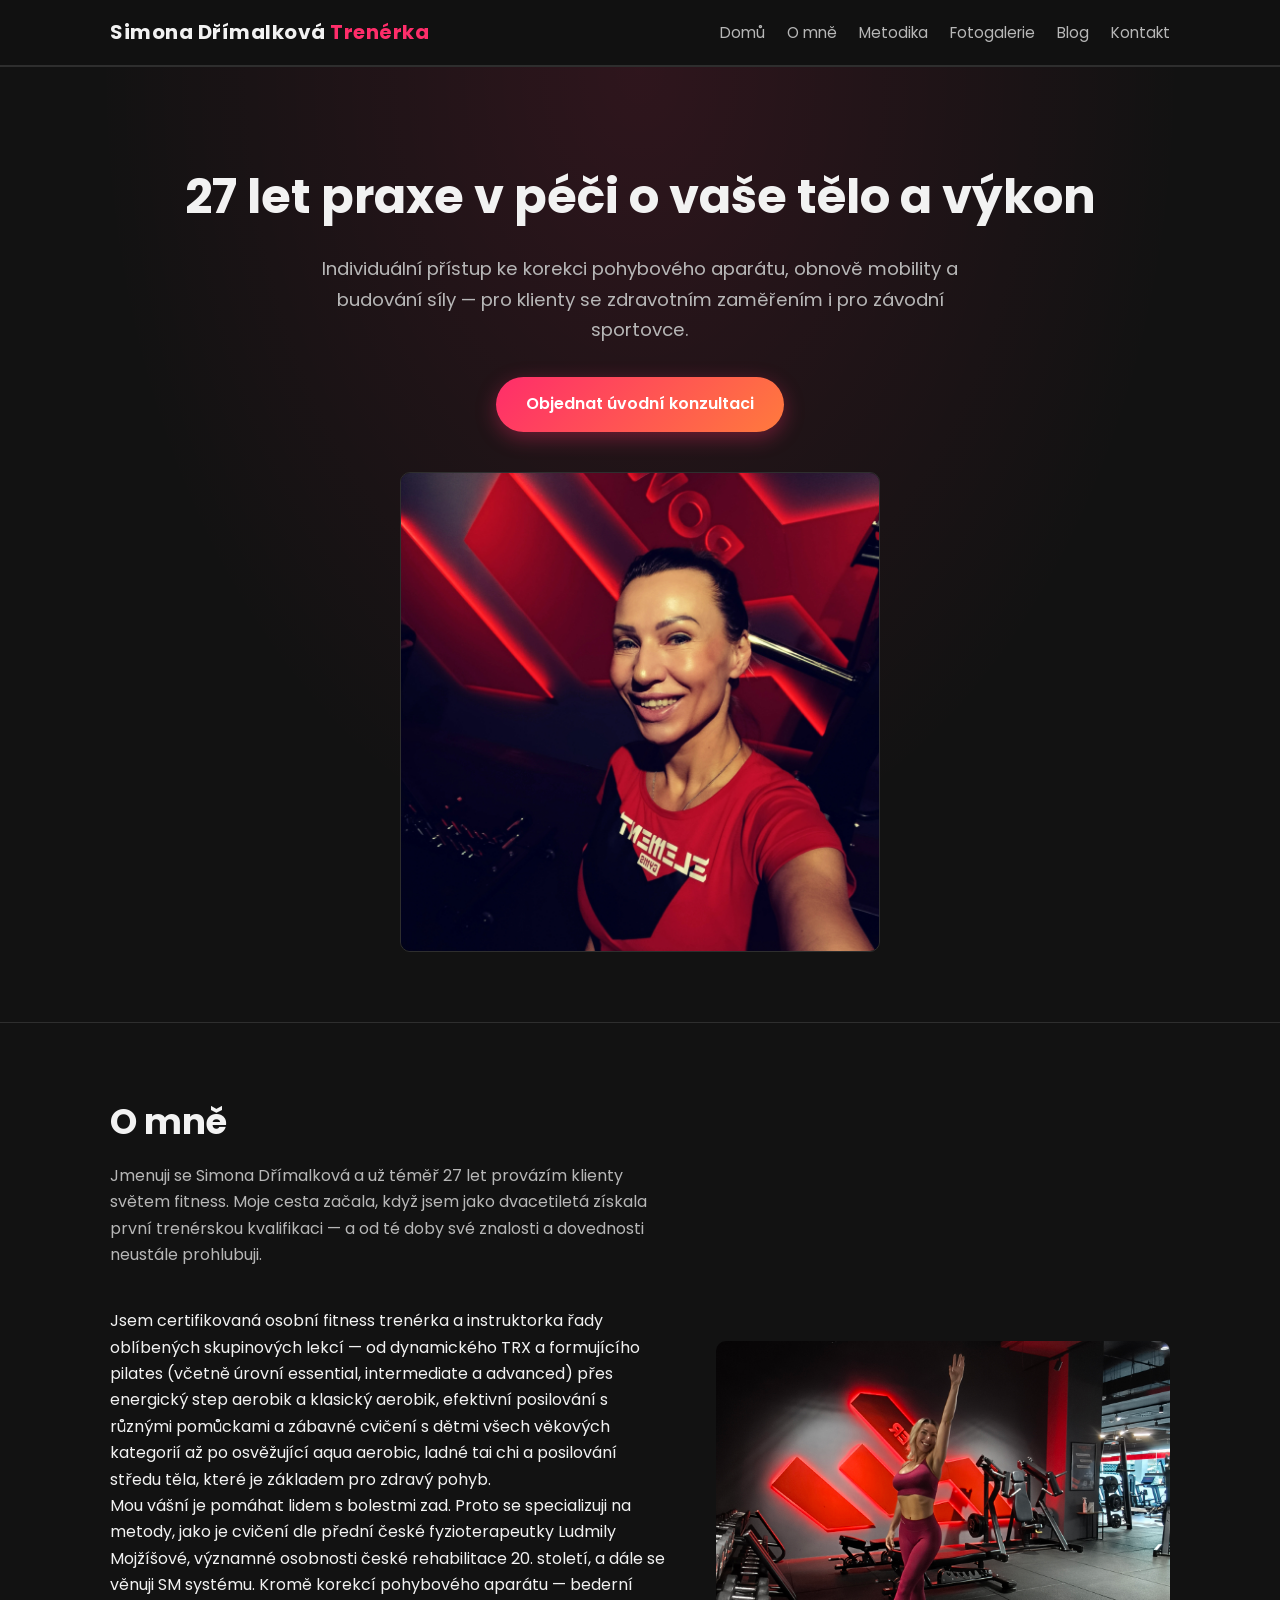
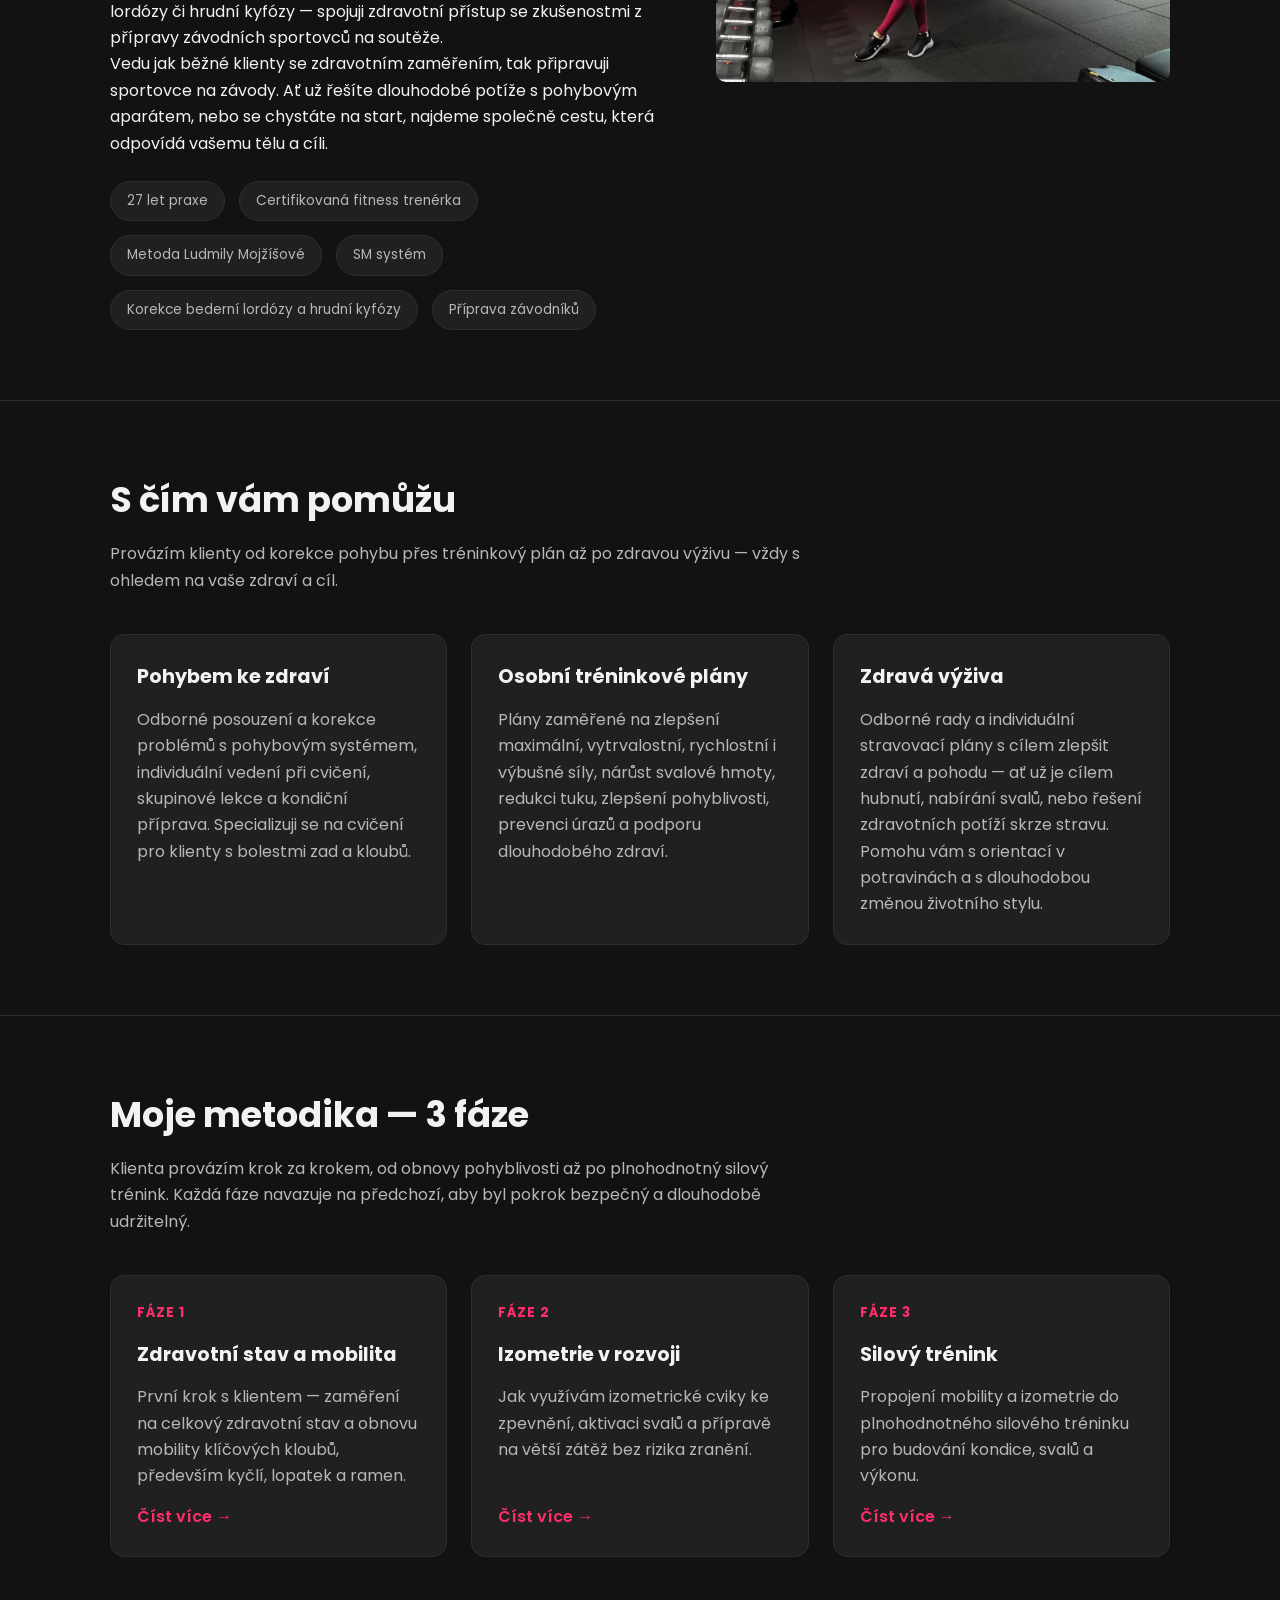
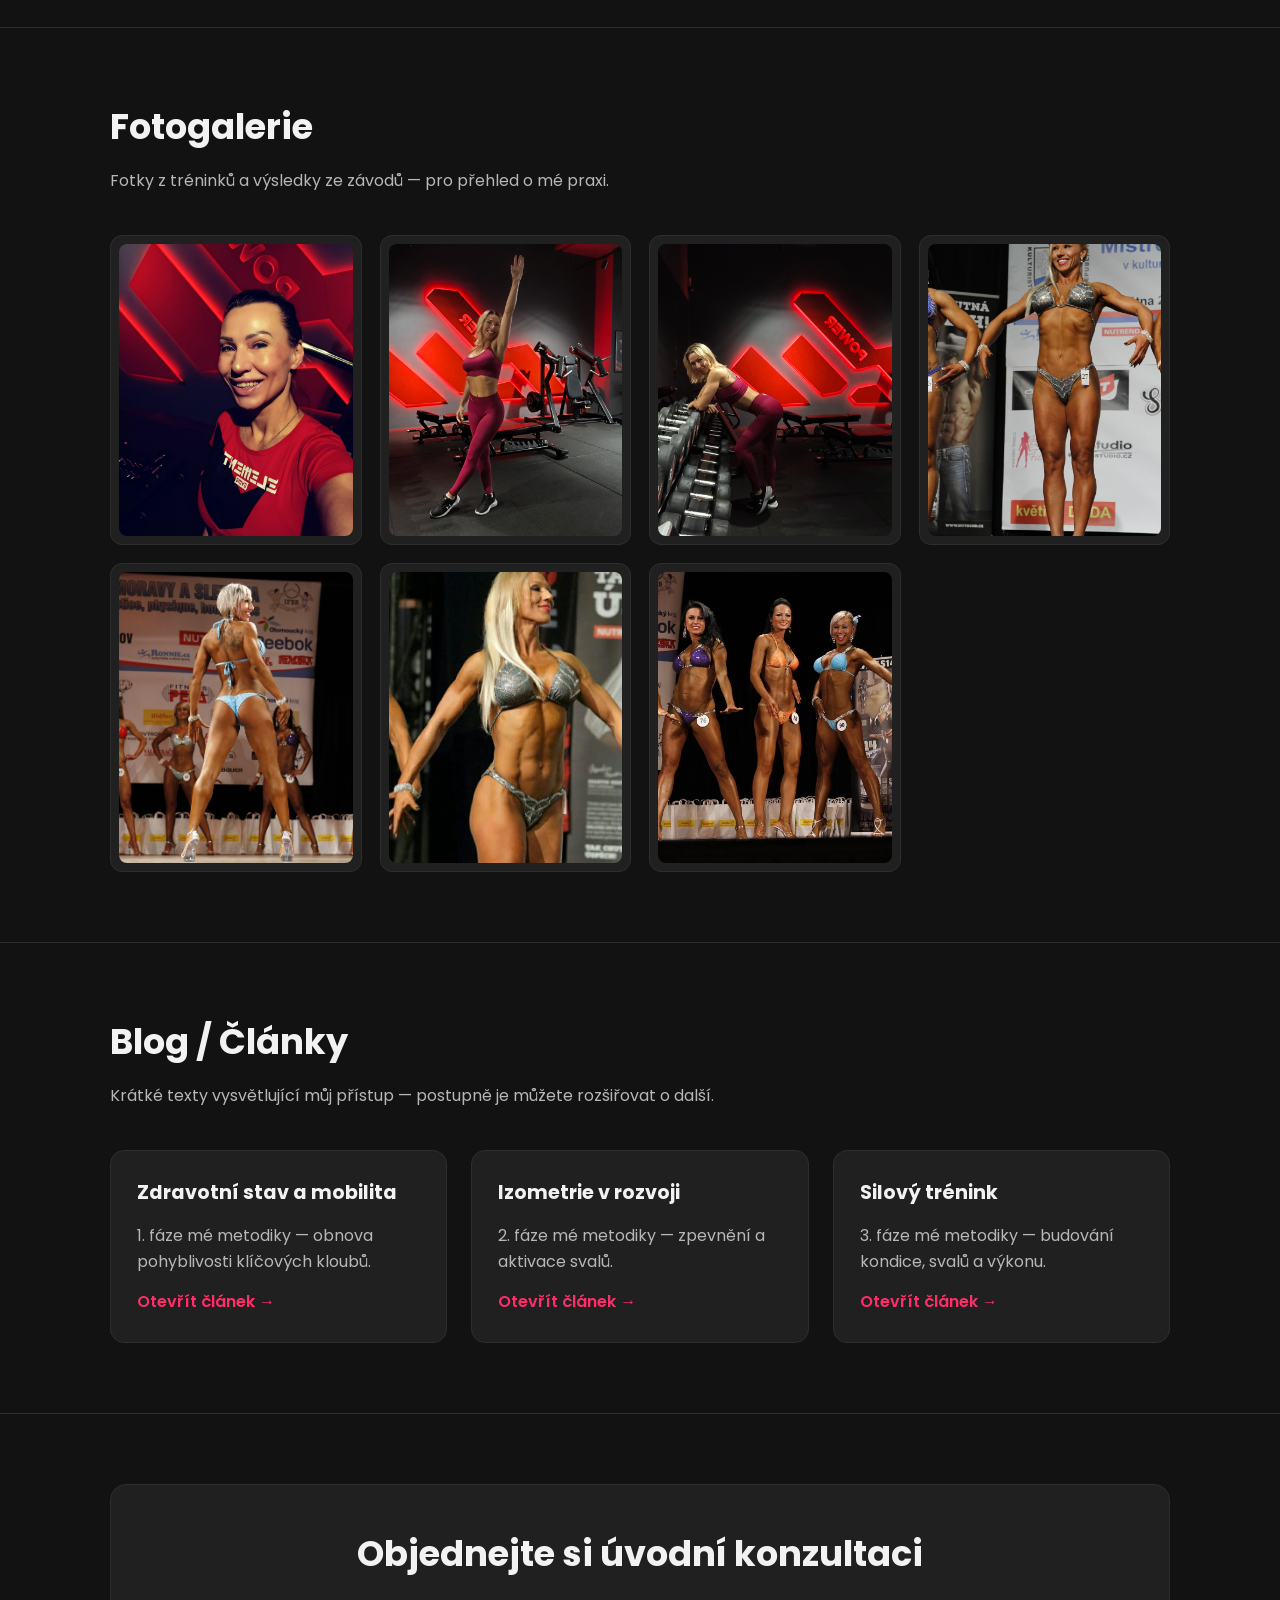
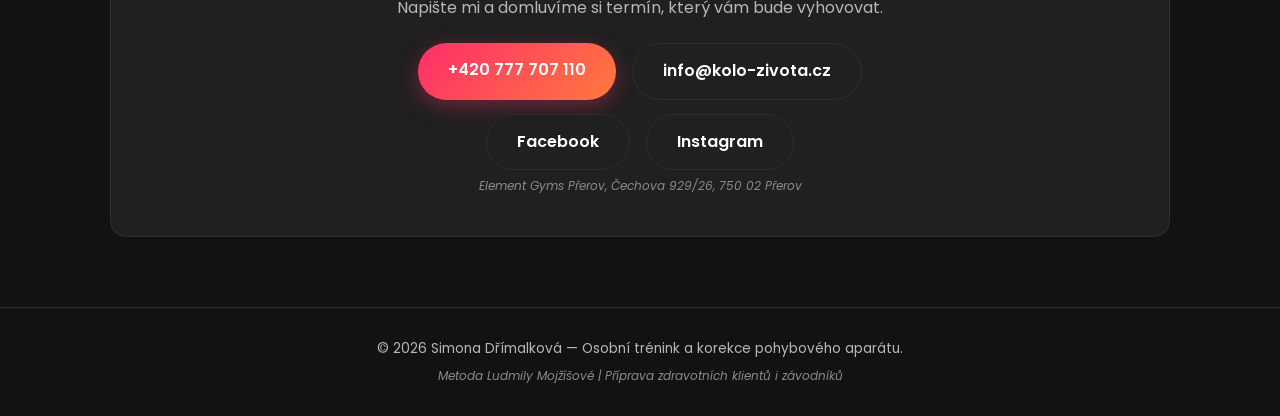
==== commit fdecc84d: "Aktualizace kontaktu: nové telefonní číslo a adresa Element Gyms Přerov" ====
--- a/index.html
+++ b/index.html
@@ -27,7 +27,7 @@
 <section class="hero" id="hero">
   <div class="container">
     <h1>27 let praxe v péči o vaše tělo a výkon</h1>
-    <p class="lead">Individuální přístup ke korekci pohybového aparátu, obnově mobility a budování síly — pro klienty s&nbsp;zdravotním zaměřením i pro závodní sportovce.</p>
+    <p class="lead">Individuální přístup ke korekci pohybového aparátu, obnově mobility a budování síly — pro klienty se zdravotním zaměřením i pro závodní sportovce.</p>
     <a class="btn" href="#kontakt">Objednat úvodní konzultaci</a>
     <img class="hero-img" src="images/foto-trenink-1.jpg" alt="Simona Dřímalková v posilovně">
   </div>
@@ -67,7 +67,7 @@
       </div>
       <div class="card">
         <h3>Osobní tréninkové plány</h3>
-        <p>Plány zaměřené na zlepšení maximální, vytrvalostní, rychlostní i výbušné síly, nárůst svalové hmoty, redukci tuku, zlepšení pohyblivosti, prevenci údazů a podporu dlouhodobého zdraví.</p>
+        <p>Plány zaměřené na zlepšení maximální, vytrvalostní, rychlostní i výbušné síly, nárůst svalové hmoty, redukci tuku, zlepšení pohyblivosti, prevenci úrazů a podporu dlouhodobého zdraví.</p>
       </div>
       <div class="card">
         <h3>Zdravá výživa</h3>
@@ -150,14 +150,14 @@
       <h2 class="section-title">Objednejte si úvodní konzultaci</h2>
       <p class="section-sub" style="margin: 0 auto;">Napište mi a domluvíme si termín, který vám bude vyhovovat.</p>
       <div class="contact-links">
-        <a class="btn" href="tel:+420733344655">+420 733 344 655</a>
+        <a class="btn" href="tel:+420777707110">+420 777 707 110</a>
         <a class="btn" style="background: var(--card); border: 1px solid var(--border); box-shadow:none;" href="mailto:info@kolo-zivota.cz">info@kolo-zivota.cz</a>
       </div>
       <div class="contact-links" style="margin-top:14px;">
         <a class="btn" style="background: var(--card); border: 1px solid var(--border); box-shadow:none;" href="https://www.facebook.com/p/Simona-Dřímalková-100039970189695/" target="_blank" rel="noopener">Facebook</a>
         <a class="btn" style="background: var(--card); border: 1px solid var(--border); box-shadow:none;" href="https://www.instagram.com/simona.drimalkova_trener/" target="_blank" rel="noopener">Instagram</a>
       </div>
-      <p class="placeholder-note">KOLO-ŽIVOTA, Přerov, 750 02</p>
+      <p class="placeholder-note">Element Gyms Přerov, Čechova 929/26, 750 02 Přerov</p>
     </div>
   </div>
 </section>
